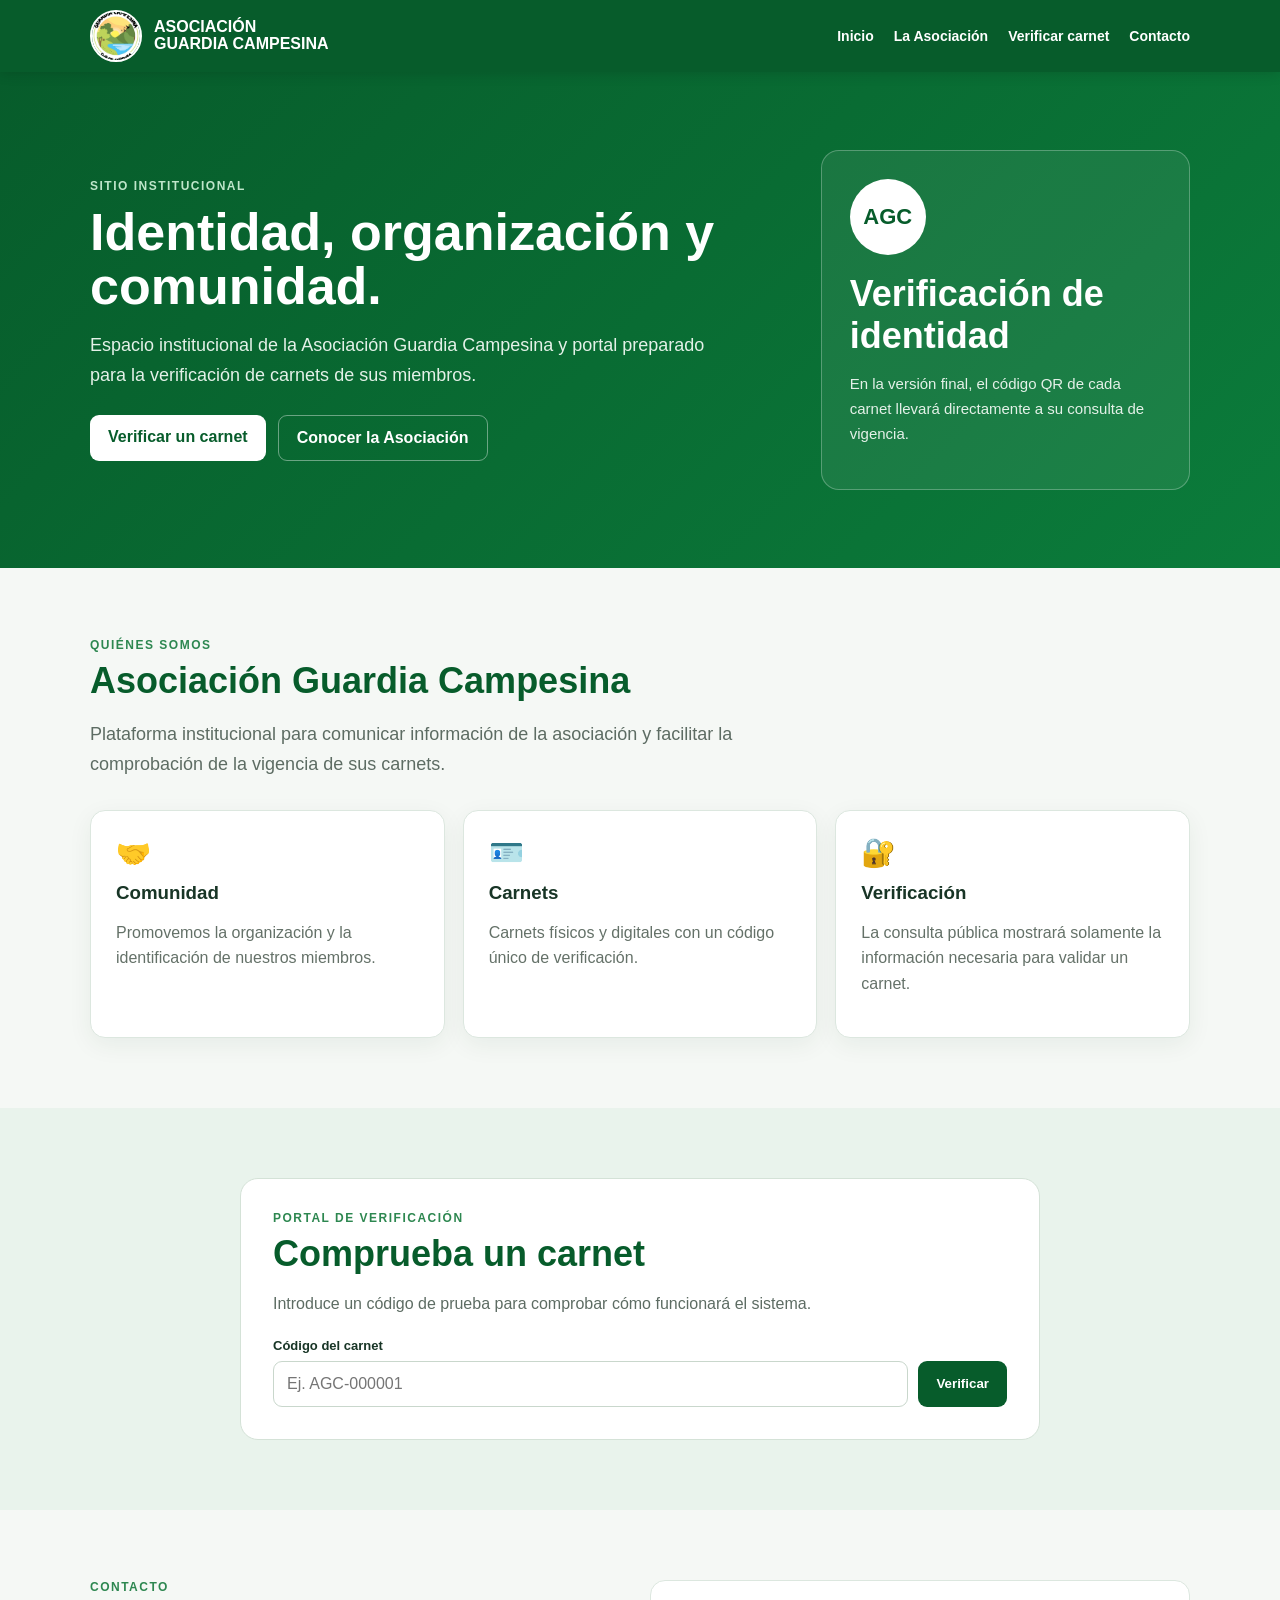
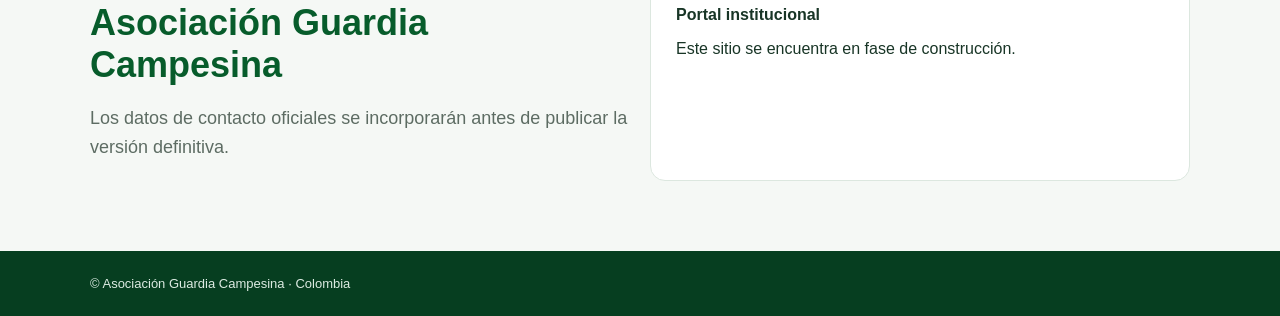
==== index_nuevo_guardia_campesina.html @ 69791c67 "Add files via upload" ====
<!doctype html><html lang="es"><head><meta charset="utf-8"><meta name="viewport" content="width=device-width,initial-scale=1"><title>Asociación Guardia Campesina</title><style>
*{box-sizing:border-box}html{scroll-behavior:smooth}body{margin:0;font-family:Arial,Helvetica,sans-serif;color:#183526;background:#f5f8f5}a{text-decoration:none}.container{width:min(1100px,92%);margin:auto}header{position:sticky;top:0;z-index:10;background:#075c2b;color:white;box-shadow:0 2px 12px #0002}.nav{min-height:72px;display:flex;align-items:center;justify-content:space-between;gap:20px}.brand{display:flex;align-items:center;gap:12px;color:white;font-weight:800;line-height:1.05}.brand img{width:52px;height:52px;border-radius:50%;object-fit:cover;background:white;border:2px solid white}.menu{display:flex;gap:20px}.menu a{color:white;font-size:14px;font-weight:700}.hero{background:linear-gradient(135deg,#075c2b,#0b7c3b);color:white;padding:78px 0}.hero-grid{display:grid;grid-template-columns:1.3fr .7fr;gap:45px;align-items:center}.tag{text-transform:uppercase;letter-spacing:1.5px;font-size:12px;font-weight:800;color:#bfe6cb}h1{font-size:52px;line-height:1.04;margin:12px 0 18px}.hero p{font-size:18px;line-height:1.65;color:#e4f1e8;max-width:650px}.buttons{display:flex;gap:12px;flex-wrap:wrap;margin-top:25px}.btn{display:inline-block;border-radius:9px;padding:13px 18px;font-weight:800;border:0;cursor:pointer}.btn-white{background:white;color:#075c2b}.btn-outline{border:1px solid #ffffff66;color:white}.hero-card{padding:28px;border:1px solid #ffffff44;background:#ffffff12;border-radius:18px}.badge{width:76px;height:76px;border-radius:50%;display:grid;place-items:center;background:white;color:#075c2b;font-weight:900;font-size:22px;margin-bottom:18px}.hero-card h2{margin:0 0 10px}.hero-card p{font-size:15px}section{padding:70px 0}h2{font-size:36px;color:#075c2b;margin:8px 0 14px}.lead{color:#5d6c63;font-size:18px;line-height:1.65;max-width:760px}.cards{display:grid;grid-template-columns:repeat(3,1fr);gap:18px;margin-top:30px}.card{background:white;border:1px solid #dce7df;border-radius:15px;padding:25px;box-shadow:0 7px 25px #163b2210}.icon{font-size:28px}.card h3{margin:13px 0 8px}.card p{color:#647168;line-height:1.6}.verify{background:#e9f3ec}.verify-box{background:white;border:1px solid #d4e2d7;border-radius:18px;padding:32px;max-width:800px;margin:auto}label{display:block;font-weight:800;font-size:13px;margin:20px 0 8px}.row{display:flex;gap:10px}input{flex:1;padding:13px;border:1px solid #c9d7cc;border-radius:9px;font-size:16px}.result{margin-top:18px;padding:16px;border-radius:10px}.valid{background:#e2f5e6;border:1px solid #a8d5b2;color:#075c2b}.invalid{background:#fff0f0;border:1px solid #e4baba;color:#8b2727}.contact{display:grid;grid-template-columns:1fr 1fr;gap:20px}.contact-box{background:white;border:1px solid #dce7df;border-radius:15px;padding:25px}footer{background:#063e20;color:#dcebe2;padding:25px 0;font-size:13px}@media(max-width:760px){.nav{padding:10px 0}.menu{display:none}.hero{padding:55px 0}.hero-grid,.contact{grid-template-columns:1fr}h1{font-size:40px}h2{font-size:30px}.cards{grid-template-columns:1fr}.row{flex-direction:column}}
</style></head><body><header><div class="container nav"><a class="brand" href="#inicio"><img src="logo.jpg" alt="Logo Asociación Guardia Campesina"><span>ASOCIACIÓN<br>GUARDIA CAMPESINA</span></a><nav class="menu"><a href="#inicio">Inicio</a><a href="#asociacion">La Asociación</a><a href="#verificar">Verificar carnet</a><a href="#contacto">Contacto</a></nav></div></header><main>
<section class="hero" id="inicio"><div class="container hero-grid"><div><div class="tag">Sitio institucional</div><h1>Identidad, organización y comunidad.</h1><p>Espacio institucional de la Asociación Guardia Campesina y portal preparado para la verificación de carnets de sus miembros.</p><div class="buttons"><a class="btn btn-white" href="#verificar">Verificar un carnet</a><a class="btn btn-outline" href="#asociacion">Conocer la Asociación</a></div></div><div class="hero-card"><div class="badge">AGC</div><h2 style="color:white">Verificación de identidad</h2><p>En la versión final, el código QR de cada carnet llevará directamente a su consulta de vigencia.</p></div></div></section>
<section id="asociacion"><div class="container"><div class="tag" style="color:#2d8750">Quiénes somos</div><h2>Asociación Guardia Campesina</h2><p class="lead">Plataforma institucional para comunicar información de la asociación y facilitar la comprobación de la vigencia de sus carnets.</p><div class="cards"><article class="card"><div class="icon">🤝</div><h3>Comunidad</h3><p>Promovemos la organización y la identificación de nuestros miembros.</p></article><article class="card"><div class="icon">🪪</div><h3>Carnets</h3><p>Carnets físicos y digitales con un código único de verificación.</p></article><article class="card"><div class="icon">🔐</div><h3>Verificación</h3><p>La consulta pública mostrará solamente la información necesaria para validar un carnet.</p></article></div></div></section>
<section class="verify" id="verificar"><div class="container"><div class="verify-box"><div class="tag" style="color:#2d8750">Portal de verificación</div><h2>Comprueba un carnet</h2><p class="lead" style="font-size:16px">Introduce un código de prueba para comprobar cómo funcionará el sistema.</p><form id="form"><label for="code">Código del carnet</label><div class="row"><input id="code" placeholder="Ej. AGC-000001" required><button class="btn" style="background:#075c2b;color:white" type="submit">Verificar</button></div></form><div id="result" class="result" style="display:none"></div></div></div></section>
<section id="contacto"><div class="container contact"><div><div class="tag" style="color:#2d8750">Contacto</div><h2>Asociación Guardia Campesina</h2><p class="lead">Los datos de contacto oficiales se incorporarán antes de publicar la versión definitiva.</p></div><div class="contact-box"><strong>Portal institucional</strong><p>Este sitio se encuentra en fase de construcción.</p></div></div></section></main><footer><div class="container">© Asociación Guardia Campesina · Colombia</div></footer>
<script>const m={"AGC-000001":["Juan Pérez Ortiz","ACTIVO"],"AGC-000002":["María López García","ACTIVO"],"AGC-000003":["Carlos Rodríguez Jiménez","SUSPENDIDO"]};document.getElementById("form").addEventListener("submit",function(e){e.preventDefault();let c=document.getElementById("code").value.trim().toUpperCase(),r=document.getElementById("result"),x=m[c];r.style.display="block";if(!x){r.className="result invalid";r.innerHTML="<b>✕ Carnet no encontrado</b><br>El código no coincide con un registro de prueba."}else if(x[1]!=="ACTIVO"){r.className="result invalid";r.innerHTML="<b>⚠ Carnet no vigente</b><br>"+x[0]+" · Estado: "+x[1]}else{r.className="result valid";r.innerHTML="<b>✓ Carnet válido</b><br>"+x[0]+" · Estado: ACTIVO"}});</script></body></html>
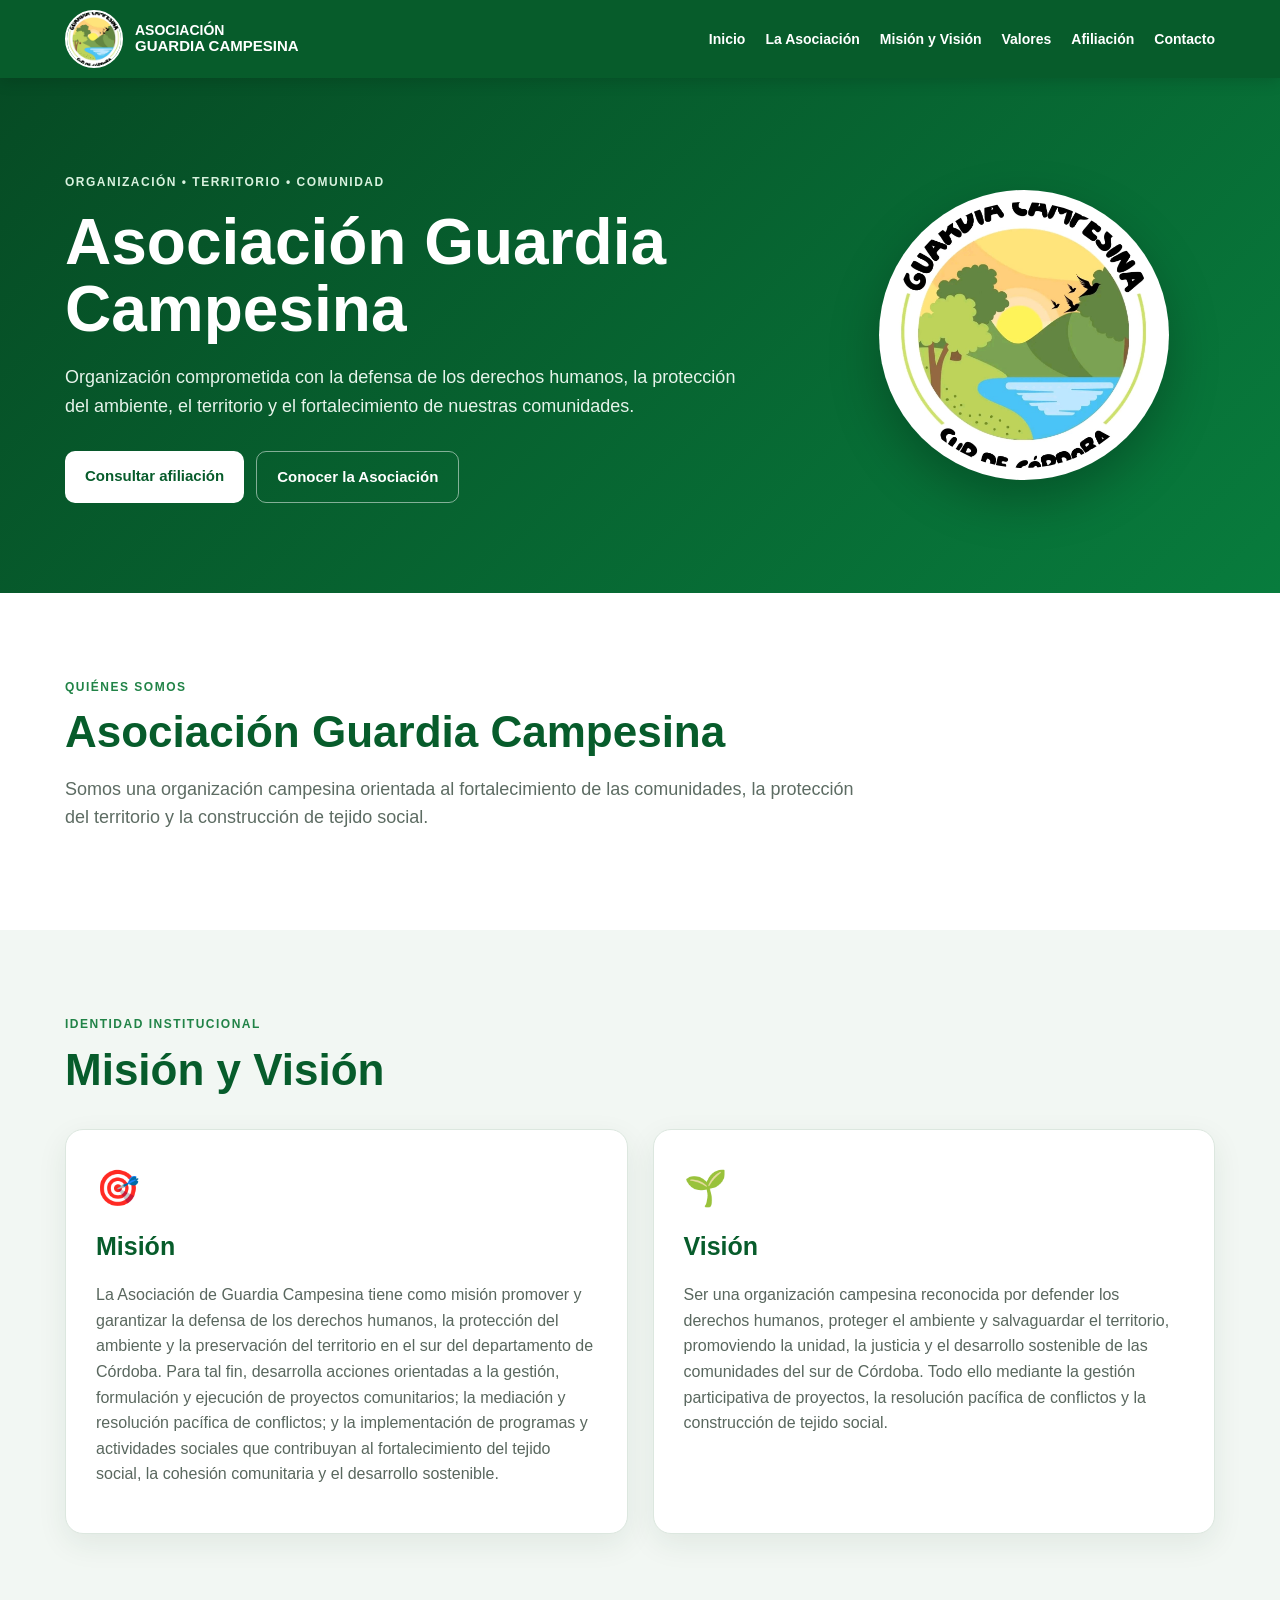
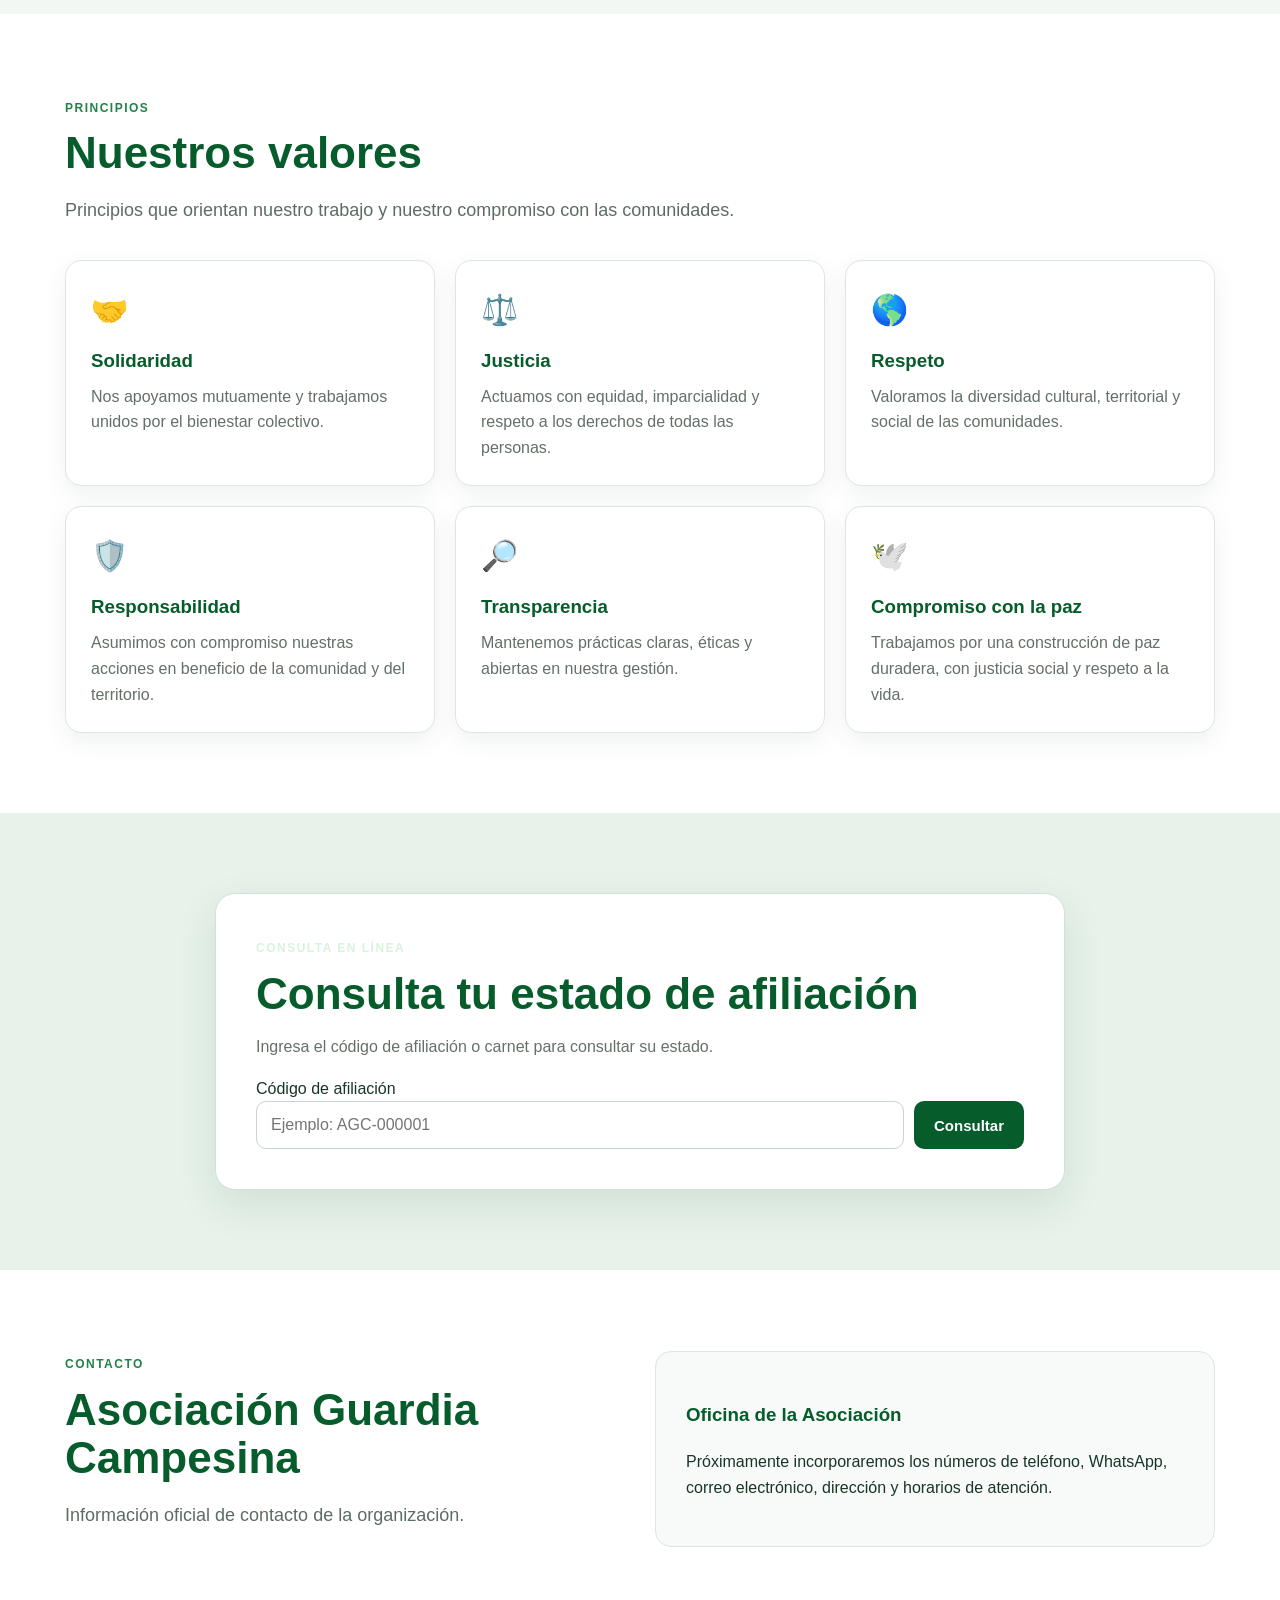
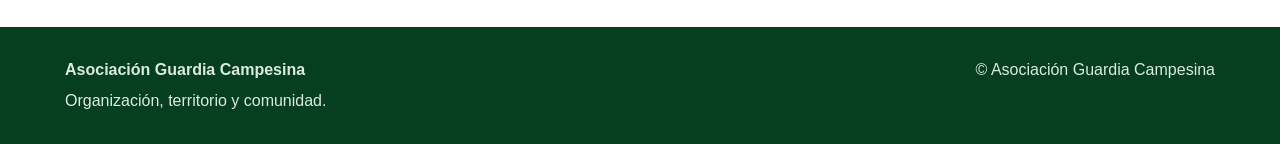
==== commit 125b497d: "Revise HTML structure and add new content sections Updated the HTML structure and content for the As" ====
--- a/index_nuevo_guardia_campesina.html
+++ b/index_nuevo_guardia_campesina.html
@@ -1,8 +1,434 @@
-<!doctype html><html lang="es"><head><meta charset="utf-8"><meta name="viewport" content="width=device-width,initial-scale=1"><title>Asociación Guardia Campesina</title><style>
-*{box-sizing:border-box}html{scroll-behavior:smooth}body{margin:0;font-family:Arial,Helvetica,sans-serif;color:#183526;background:#f5f8f5}a{text-decoration:none}.container{width:min(1100px,92%);margin:auto}header{position:sticky;top:0;z-index:10;background:#075c2b;color:white;box-shadow:0 2px 12px #0002}.nav{min-height:72px;display:flex;align-items:center;justify-content:space-between;gap:20px}.brand{display:flex;align-items:center;gap:12px;color:white;font-weight:800;line-height:1.05}.brand img{width:52px;height:52px;border-radius:50%;object-fit:cover;background:white;border:2px solid white}.menu{display:flex;gap:20px}.menu a{color:white;font-size:14px;font-weight:700}.hero{background:linear-gradient(135deg,#075c2b,#0b7c3b);color:white;padding:78px 0}.hero-grid{display:grid;grid-template-columns:1.3fr .7fr;gap:45px;align-items:center}.tag{text-transform:uppercase;letter-spacing:1.5px;font-size:12px;font-weight:800;color:#bfe6cb}h1{font-size:52px;line-height:1.04;margin:12px 0 18px}.hero p{font-size:18px;line-height:1.65;color:#e4f1e8;max-width:650px}.buttons{display:flex;gap:12px;flex-wrap:wrap;margin-top:25px}.btn{display:inline-block;border-radius:9px;padding:13px 18px;font-weight:800;border:0;cursor:pointer}.btn-white{background:white;color:#075c2b}.btn-outline{border:1px solid #ffffff66;color:white}.hero-card{padding:28px;border:1px solid #ffffff44;background:#ffffff12;border-radius:18px}.badge{width:76px;height:76px;border-radius:50%;display:grid;place-items:center;background:white;color:#075c2b;font-weight:900;font-size:22px;margin-bottom:18px}.hero-card h2{margin:0 0 10px}.hero-card p{font-size:15px}section{padding:70px 0}h2{font-size:36px;color:#075c2b;margin:8px 0 14px}.lead{color:#5d6c63;font-size:18px;line-height:1.65;max-width:760px}.cards{display:grid;grid-template-columns:repeat(3,1fr);gap:18px;margin-top:30px}.card{background:white;border:1px solid #dce7df;border-radius:15px;padding:25px;box-shadow:0 7px 25px #163b2210}.icon{font-size:28px}.card h3{margin:13px 0 8px}.card p{color:#647168;line-height:1.6}.verify{background:#e9f3ec}.verify-box{background:white;border:1px solid #d4e2d7;border-radius:18px;padding:32px;max-width:800px;margin:auto}label{display:block;font-weight:800;font-size:13px;margin:20px 0 8px}.row{display:flex;gap:10px}input{flex:1;padding:13px;border:1px solid #c9d7cc;border-radius:9px;font-size:16px}.result{margin-top:18px;padding:16px;border-radius:10px}.valid{background:#e2f5e6;border:1px solid #a8d5b2;color:#075c2b}.invalid{background:#fff0f0;border:1px solid #e4baba;color:#8b2727}.contact{display:grid;grid-template-columns:1fr 1fr;gap:20px}.contact-box{background:white;border:1px solid #dce7df;border-radius:15px;padding:25px}footer{background:#063e20;color:#dcebe2;padding:25px 0;font-size:13px}@media(max-width:760px){.nav{padding:10px 0}.menu{display:none}.hero{padding:55px 0}.hero-grid,.contact{grid-template-columns:1fr}h1{font-size:40px}h2{font-size:30px}.cards{grid-template-columns:1fr}.row{flex-direction:column}}
-</style></head><body><header><div class="container nav"><a class="brand" href="#inicio"><img src="logo.jpg" alt="Logo Asociación Guardia Campesina"><span>ASOCIACIÓN<br>GUARDIA CAMPESINA</span></a><nav class="menu"><a href="#inicio">Inicio</a><a href="#asociacion">La Asociación</a><a href="#verificar">Verificar carnet</a><a href="#contacto">Contacto</a></nav></div></header><main>
-<section class="hero" id="inicio"><div class="container hero-grid"><div><div class="tag">Sitio institucional</div><h1>Identidad, organización y comunidad.</h1><p>Espacio institucional de la Asociación Guardia Campesina y portal preparado para la verificación de carnets de sus miembros.</p><div class="buttons"><a class="btn btn-white" href="#verificar">Verificar un carnet</a><a class="btn btn-outline" href="#asociacion">Conocer la Asociación</a></div></div><div class="hero-card"><div class="badge">AGC</div><h2 style="color:white">Verificación de identidad</h2><p>En la versión final, el código QR de cada carnet llevará directamente a su consulta de vigencia.</p></div></div></section>
-<section id="asociacion"><div class="container"><div class="tag" style="color:#2d8750">Quiénes somos</div><h2>Asociación Guardia Campesina</h2><p class="lead">Plataforma institucional para comunicar información de la asociación y facilitar la comprobación de la vigencia de sus carnets.</p><div class="cards"><article class="card"><div class="icon">🤝</div><h3>Comunidad</h3><p>Promovemos la organización y la identificación de nuestros miembros.</p></article><article class="card"><div class="icon">🪪</div><h3>Carnets</h3><p>Carnets físicos y digitales con un código único de verificación.</p></article><article class="card"><div class="icon">🔐</div><h3>Verificación</h3><p>La consulta pública mostrará solamente la información necesaria para validar un carnet.</p></article></div></div></section>
-<section class="verify" id="verificar"><div class="container"><div class="verify-box"><div class="tag" style="color:#2d8750">Portal de verificación</div><h2>Comprueba un carnet</h2><p class="lead" style="font-size:16px">Introduce un código de prueba para comprobar cómo funcionará el sistema.</p><form id="form"><label for="code">Código del carnet</label><div class="row"><input id="code" placeholder="Ej. AGC-000001" required><button class="btn" style="background:#075c2b;color:white" type="submit">Verificar</button></div></form><div id="result" class="result" style="display:none"></div></div></div></section>
-<section id="contacto"><div class="container contact"><div><div class="tag" style="color:#2d8750">Contacto</div><h2>Asociación Guardia Campesina</h2><p class="lead">Los datos de contacto oficiales se incorporarán antes de publicar la versión definitiva.</p></div><div class="contact-box"><strong>Portal institucional</strong><p>Este sitio se encuentra en fase de construcción.</p></div></div></section></main><footer><div class="container">© Asociación Guardia Campesina · Colombia</div></footer>
-<script>const m={"AGC-000001":["Juan Pérez Ortiz","ACTIVO"],"AGC-000002":["María López García","ACTIVO"],"AGC-000003":["Carlos Rodríguez Jiménez","SUSPENDIDO"]};document.getElementById("form").addEventListener("submit",function(e){e.preventDefault();let c=document.getElementById("code").value.trim().toUpperCase(),r=document.getElementById("result"),x=m[c];r.style.display="block";if(!x){r.className="result invalid";r.innerHTML="<b>✕ Carnet no encontrado</b><br>El código no coincide con un registro de prueba."}else if(x[1]!=="ACTIVO"){r.className="result invalid";r.innerHTML="<b>⚠ Carnet no vigente</b><br>"+x[0]+" · Estado: "+x[1]}else{r.className="result valid";r.innerHTML="<b>✓ Carnet válido</b><br>"+x[0]+" · Estado: ACTIVO"}});</script></body></html>+<!DOCTYPE html>
+<html lang="es">
+<head>
+    <meta charset="UTF-8">
+    <meta name="viewport" content="width=device-width, initial-scale=1.0">
+
+    <title>Asociación Guardia Campesina</title>
+
+    <meta
+        name="description"
+        content="Sitio web oficial de la Asociación Guardia Campesina."
+    >
+
+    <link rel="stylesheet" href="css/estilos.css">
+</head>
+
+<body>
+
+    <!-- ================= HEADER ================= -->
+
+    <header class="header">
+        <div class="container nav">
+
+            <a href="#inicio" class="brand">
+                <img
+                    src="logo.jpg"
+                    alt="Logo oficial de la Asociación Guardia Campesina"
+                >
+
+                <div>
+                    <strong>ASOCIACIÓN</strong>
+                    <span>GUARDIA CAMPESINA</span>
+                </div>
+            </a>
+
+            <nav class="menu">
+                <a href="#inicio">Inicio</a>
+                <a href="#nosotros">La Asociación</a>
+                <a href="#mision-vision">Misión y Visión</a>
+                <a href="#valores">Valores</a>
+                <a href="#afiliacion">Afiliación</a>
+                <a href="#contacto">Contacto</a>
+            </nav>
+
+        </div>
+    </header>
+
+
+    <main>
+
+        <!-- ================= INICIO ================= -->
+
+        <section id="inicio" class="hero">
+
+            <div class="container hero-content">
+
+                <div class="hero-text">
+
+                    <span class="section-tag">
+                        ORGANIZACIÓN • TERRITORIO • COMUNIDAD
+                    </span>
+
+                    <h1>
+                        Asociación Guardia Campesina
+                    </h1>
+
+                    <p>
+                        Organización comprometida con la defensa de los
+                        derechos humanos, la protección del ambiente,
+                        el territorio y el fortalecimiento de nuestras
+                        comunidades.
+                    </p>
+
+                    <div class="hero-buttons">
+
+                        <a href="#afiliacion" class="btn btn-primary">
+                            Consultar afiliación
+                        </a>
+
+                        <a href="#nosotros" class="btn btn-secondary">
+                            Conocer la Asociación
+                        </a>
+
+                    </div>
+
+                </div>
+
+
+                <div class="hero-logo">
+
+                    <div class="logo-circle">
+                        <img
+                            src="logo.jpg"
+                            alt="Asociación Guardia Campesina"
+                        >
+                    </div>
+
+                </div>
+
+            </div>
+
+        </section>
+
+
+        <!-- ================= NOSOTROS ================= -->
+
+        <section id="nosotros" class="section">
+
+            <div class="container">
+
+                <span class="section-tag green">
+                    QUIÉNES SOMOS
+                </span>
+
+                <h2>
+                    Asociación Guardia Campesina
+                </h2>
+
+                <p class="section-intro">
+                    Somos una organización campesina orientada al
+                    fortalecimiento de las comunidades, la protección
+                    del territorio y la construcción de tejido social.
+                </p>
+
+            </div>
+
+        </section>
+
+
+        <!-- ================= MISIÓN Y VISIÓN ================= -->
+
+        <section id="mision-vision" class="section section-light">
+
+            <div class="container">
+
+                <div class="section-heading">
+
+                    <span class="section-tag green">
+                        IDENTIDAD INSTITUCIONAL
+                    </span>
+
+                    <h2>
+                        Misión y Visión
+                    </h2>
+
+                </div>
+
+
+                <div class="institutional-grid">
+
+                    <article class="institutional-card">
+
+                        <div class="card-icon">
+                            🎯
+                        </div>
+
+                        <h3>Misión</h3>
+
+                        <p>
+                            La Asociación de Guardia Campesina tiene como
+                            misión promover y garantizar la defensa de los
+                            derechos humanos, la protección del ambiente
+                            y la preservación del territorio en el sur
+                            del departamento de Córdoba.
+
+                            Para tal fin, desarrolla acciones orientadas
+                            a la gestión, formulación y ejecución de
+                            proyectos comunitarios; la mediación y
+                            resolución pacífica de conflictos; y la
+                            implementación de programas y actividades
+                            sociales que contribuyan al fortalecimiento
+                            del tejido social, la cohesión comunitaria
+                            y el desarrollo sostenible.
+                        </p>
+
+                    </article>
+
+
+                    <article class="institutional-card">
+
+                        <div class="card-icon">
+                            🌱
+                        </div>
+
+                        <h3>Visión</h3>
+
+                        <p>
+                            Ser una organización campesina reconocida
+                            por defender los derechos humanos, proteger
+                            el ambiente y salvaguardar el territorio,
+                            promoviendo la unidad, la justicia y el
+                            desarrollo sostenible de las comunidades
+                            del sur de Córdoba.
+
+                            Todo ello mediante la gestión participativa
+                            de proyectos, la resolución pacífica de
+                            conflictos y la construcción de tejido social.
+                        </p>
+
+                    </article>
+
+                </div>
+
+            </div>
+
+        </section>
+
+
+        <!-- ================= VALORES ================= -->
+
+        <section id="valores" class="section">
+
+            <div class="container">
+
+                <span class="section-tag green">
+                    PRINCIPIOS
+                </span>
+
+                <h2>
+                    Nuestros valores
+                </h2>
+
+                <p class="section-intro">
+                    Principios que orientan nuestro trabajo y nuestro
+                    compromiso con las comunidades.
+                </p>
+
+
+                <div class="values-grid">
+
+                    <article class="value-card">
+                        <span>🤝</span>
+                        <h3>Solidaridad</h3>
+                        <p>
+                            Nos apoyamos mutuamente y trabajamos unidos
+                            por el bienestar colectivo.
+                        </p>
+                    </article>
+
+
+                    <article class="value-card">
+                        <span>⚖️</span>
+                        <h3>Justicia</h3>
+                        <p>
+                            Actuamos con equidad, imparcialidad y respeto
+                            a los derechos de todas las personas.
+                        </p>
+                    </article>
+
+
+                    <article class="value-card">
+                        <span>🌎</span>
+                        <h3>Respeto</h3>
+                        <p>
+                            Valoramos la diversidad cultural, territorial
+                            y social de las comunidades.
+                        </p>
+                    </article>
+
+
+                    <article class="value-card">
+                        <span>🛡️</span>
+                        <h3>Responsabilidad</h3>
+                        <p>
+                            Asumimos con compromiso nuestras acciones
+                            en beneficio de la comunidad y del territorio.
+                        </p>
+                    </article>
+
+
+                    <article class="value-card">
+                        <span>🔎</span>
+                        <h3>Transparencia</h3>
+                        <p>
+                            Mantenemos prácticas claras, éticas y abiertas
+                            en nuestra gestión.
+                        </p>
+                    </article>
+
+
+                    <article class="value-card">
+                        <span>🕊️</span>
+                        <h3>Compromiso con la paz</h3>
+                        <p>
+                            Trabajamos por una construcción de paz duradera,
+                            con justicia social y respeto a la vida.
+                        </p>
+                    </article>
+
+                </div>
+
+            </div>
+
+        </section>
+
+
+        <!-- ================= AFILIACIÓN ================= -->
+
+        <section id="afiliacion" class="section verification">
+
+            <div class="container">
+
+                <div class="verification-box">
+
+                    <span class="section-tag">
+                        CONSULTA EN LÍNEA
+                    </span>
+
+                    <h2>
+                        Consulta tu estado de afiliación
+                    </h2>
+
+                    <p>
+                        Ingresa el código de afiliación o carnet para
+                        consultar su estado.
+                    </p>
+
+
+                    <form id="verificationForm">
+
+                        <label for="codigo">
+                            Código de afiliación
+                        </label>
+
+                        <div class="verification-form">
+
+                            <input
+                                type="text"
+                                id="codigo"
+                                placeholder="Ejemplo: AGC-000001"
+                                autocomplete="off"
+                                required
+                            >
+
+                            <button
+                                type="submit"
+                                class="btn btn-primary"
+                            >
+                                Consultar
+                            </button>
+
+                        </div>
+
+                    </form>
+
+
+                    <div
+                        id="resultado"
+                        class="result"
+                        aria-live="polite"
+                    ></div>
+
+                </div>
+
+            </div>
+
+        </section>
+
+
+        <!-- ================= CONTACTO ================= -->
+
+        <section id="contacto" class="section">
+
+            <div class="container contact">
+
+                <div>
+
+                    <span class="section-tag green">
+                        CONTACTO
+                    </span>
+
+                    <h2>
+                        Asociación Guardia Campesina
+                    </h2>
+
+                    <p class="section-intro">
+                        Información oficial de contacto de la
+                        organización.
+                    </p>
+
+                </div>
+
+
+                <div class="contact-card">
+
+                    <h3>
+                        Oficina de la Asociación
+                    </h3>
+
+                    <p>
+                        Próximamente incorporaremos los números de
+                        teléfono, WhatsApp, correo electrónico,
+                        dirección y horarios de atención.
+                    </p>
+
+                </div>
+
+            </div>
+
+        </section>
+
+    </main>
+
+
+    <!-- ================= FOOTER ================= -->
+
+    <footer class="footer">
+
+        <div class="container footer-content">
+
+            <div>
+                <strong>
+                    Asociación Guardia Campesina
+                </strong>
+
+                <p>
+                    Organización, territorio y comunidad.
+                </p>
+            </div>
+
+            <div>
+                © <span id="year"></span>
+                Asociación Guardia Campesina
+            </div>
+
+        </div>
+
+    </footer>
+
+
+    <script src="js/app.js"></script>
+
+</body>
+</html>
--- a/css/estilos.css
+++ b/css/estilos.css
@@ -0,0 +1,479 @@
+/* ==================================================
+   ASOCIACIÓN GUARDIA CAMPESINA
+   ESTILOS PRINCIPALES
+================================================== */
+
+* {
+    box-sizing: border-box;
+}
+
+html {
+    scroll-behavior: smooth;
+}
+
+body {
+    margin: 0;
+    font-family: Arial, Helvetica, sans-serif;
+    color: #183526;
+    background: #ffffff;
+    line-height: 1.6;
+}
+
+img {
+    max-width: 100%;
+    display: block;
+}
+
+a {
+    text-decoration: none;
+}
+
+.container {
+    width: min(1150px, 92%);
+    margin: auto;
+}
+
+
+/* ==================================================
+   HEADER
+================================================== */
+
+.header {
+    position: sticky;
+    top: 0;
+    z-index: 100;
+    background: #075c2b;
+    color: white;
+    box-shadow: 0 3px 15px rgba(0, 0, 0, 0.15);
+}
+
+.nav {
+    min-height: 78px;
+    display: flex;
+    align-items: center;
+    justify-content: space-between;
+    gap: 25px;
+}
+
+.brand {
+    display: flex;
+    align-items: center;
+    gap: 12px;
+    color: white;
+}
+
+.brand img {
+    width: 58px;
+    height: 58px;
+    object-fit: cover;
+    border-radius: 50%;
+    background: white;
+    border: 2px solid white;
+}
+
+.brand strong,
+.brand span {
+    display: block;
+    line-height: 1.1;
+}
+
+.brand strong {
+    font-size: 14px;
+}
+
+.brand span {
+    font-size: 15px;
+    font-weight: 800;
+}
+
+.menu {
+    display: flex;
+    align-items: center;
+    gap: 20px;
+}
+
+.menu a {
+    color: white;
+    font-size: 14px;
+    font-weight: 700;
+    transition: 0.2s;
+}
+
+.menu a:hover {
+    color: #ffe477;
+}
+
+
+/* ==================================================
+   HERO
+================================================== */
+
+.hero {
+    color: white;
+    background:
+        linear-gradient(
+            135deg,
+            #064b24,
+            #087c3d
+        );
+    padding: 90px 0;
+}
+
+.hero-content {
+    display: grid;
+    grid-template-columns: 1.3fr 0.7fr;
+    align-items: center;
+    gap: 60px;
+}
+
+.section-tag {
+    display: inline-block;
+    color: #d9f2df;
+    font-size: 12px;
+    font-weight: 800;
+    letter-spacing: 1.5px;
+}
+
+.section-tag.green {
+    color: #218347;
+}
+
+.hero h1 {
+    margin: 15px 0 20px;
+    font-size: clamp(42px, 6vw, 64px);
+    line-height: 1.05;
+}
+
+.hero p {
+    max-width: 680px;
+    color: #e6f3ea;
+    font-size: 18px;
+}
+
+.hero-buttons {
+    display: flex;
+    flex-wrap: wrap;
+    gap: 12px;
+    margin-top: 30px;
+}
+
+
+/* ==================================================
+   BOTONES
+================================================== */
+
+.btn {
+    display: inline-block;
+    border: none;
+    border-radius: 10px;
+    padding: 13px 20px;
+    font-weight: 800;
+    cursor: pointer;
+    font-size: 15px;
+    transition: 0.2s;
+}
+
+.btn:hover {
+    transform: translateY(-2px);
+}
+
+.btn-primary {
+    background: #ffffff;
+    color: #075c2b;
+}
+
+.btn-secondary {
+    color: white;
+    border: 1px solid rgba(255,255,255,0.5);
+}
+
+
+/* ==================================================
+   LOGO DEL HERO
+================================================== */
+
+.hero-logo {
+    display: flex;
+    justify-content: center;
+}
+
+.logo-circle {
+    width: 290px;
+    height: 290px;
+    padding: 12px;
+    background: white;
+    border-radius: 50%;
+    box-shadow: 0 20px 50px rgba(0,0,0,0.25);
+}
+
+.logo-circle img {
+    width: 100%;
+    height: 100%;
+    object-fit: cover;
+    border-radius: 50%;
+}
+
+
+/* ==================================================
+   SECCIONES
+================================================== */
+
+.section {
+    padding: 80px 0;
+}
+
+.section-light {
+    background: #f2f7f3;
+}
+
+.section h2 {
+    margin: 10px 0 15px;
+    color: #075c2b;
+    font-size: clamp(32px, 5vw, 44px);
+    line-height: 1.1;
+}
+
+.section-intro {
+    max-width: 800px;
+    color: #5d6c63;
+    font-size: 18px;
+}
+
+
+/* ==================================================
+   MISIÓN Y VISIÓN
+================================================== */
+
+.institutional-grid {
+    display: grid;
+    grid-template-columns: repeat(2, 1fr);
+    gap: 25px;
+    margin-top: 35px;
+}
+
+.institutional-card {
+    background: white;
+    border: 1px solid #dce7df;
+    border-radius: 18px;
+    padding: 30px;
+    box-shadow: 0 10px 30px rgba(20, 70, 35, 0.08);
+}
+
+.card-icon {
+    font-size: 35px;
+}
+
+.institutional-card h3 {
+    color: #075c2b;
+    font-size: 25px;
+    margin: 10px 0;
+}
+
+.institutional-card p {
+    color: #59675e;
+}
+
+
+/* ==================================================
+   VALORES
+================================================== */
+
+.values-grid {
+    display: grid;
+    grid-template-columns: repeat(3, 1fr);
+    gap: 20px;
+    margin-top: 35px;
+}
+
+.value-card {
+    background: white;
+    border: 1px solid #dce7df;
+    border-radius: 16px;
+    padding: 25px;
+    box-shadow: 0 8px 25px rgba(20, 70, 35, 0.07);
+    transition: 0.2s;
+}
+
+.value-card:hover {
+    transform: translateY(-4px);
+}
+
+.value-card > span {
+    font-size: 30px;
+}
+
+.value-card h3 {
+    color: #075c2b;
+    margin: 12px 0 8px;
+}
+
+.value-card p {
+    margin: 0;
+    color: #637067;
+}
+
+
+/* ==================================================
+   VERIFICACIÓN
+================================================== */
+
+.verification {
+    background: #e7f2ea;
+}
+
+.verification-box {
+    max-width: 850px;
+    margin: auto;
+    padding: 40px;
+    background: white;
+    border: 1px solid #d2e1d6;
+    border-radius: 20px;
+    box-shadow: 0 15px 40px rgba(20,70,35,0.10);
+}
+
+.verification-box h2 {
+    margin-bottom: 10px;
+}
+
+.verification-box > p {
+    color: #657168;
+}
+
+.verification-form {
+    display: flex;
+    gap: 10px;
+}
+
+.verification-form input {
+    flex: 1;
+    min-width: 0;
+    padding: 14px;
+    border: 1px solid #c7d6ca;
+    border-radius: 10px;
+    font-size: 16px;
+    outline: none;
+}
+
+.verification-form input:focus {
+    border-color: #218347;
+    box-shadow: 0 0 0 3px rgba(33,131,71,0.12);
+}
+
+.verification-form .btn-primary {
+    background: #075c2b;
+    color: white;
+}
+
+.result {
+    display: none;
+    margin-top: 20px;
+    padding: 18px;
+    border-radius: 12px;
+}
+
+.result.valid {
+    display: block;
+    background: #e1f4e5;
+    border: 1px solid #a7d4b1;
+    color: #075c2b;
+}
+
+.result.invalid {
+    display: block;
+    background: #fff0f0;
+    border: 1px solid #e2baba;
+    color: #8a2828;
+}
+
+
+/* ==================================================
+   CONTACTO
+================================================== */
+
+.contact {
+    display: grid;
+    grid-template-columns: 1fr 1fr;
+    gap: 30px;
+    align-items: center;
+}
+
+.contact-card {
+    padding: 30px;
+    border: 1px solid #dce7df;
+    border-radius: 16px;
+    background: #f7faf8;
+}
+
+.contact-card h3 {
+    color: #075c2b;
+}
+
+
+/* ==================================================
+   FOOTER
+================================================== */
+
+.footer {
+    background: #063e20;
+    color: #dcebe2;
+    padding: 30px 0;
+}
+
+.footer-content {
+    display: flex;
+    justify-content: space-between;
+    gap: 20px;
+}
+
+.footer p {
+    margin: 5px 0 0;
+}
+
+
+/* ==================================================
+   CELULARES
+================================================== */
+
+@media (max-width: 850px) {
+
+    .menu {
+        display: none;
+    }
+
+    .hero-content {
+        grid-template-columns: 1fr;
+        text-align: center;
+    }
+
+    .hero p {
+        margin-left: auto;
+        margin-right: auto;
+    }
+
+    .hero-buttons {
+        justify-content: center;
+    }
+
+    .hero-logo {
+        order: -1;
+    }
+
+    .logo-circle {
+        width: 220px;
+        height: 220px;
+    }
+
+    .institutional-grid,
+    .values-grid,
+    .contact {
+        grid-template-columns: 1fr;
+    }
+
+    .verification-form {
+        flex-direction: column;
+    }
+
+    .footer-content {
+        flex-direction: column;
+    }
+}
